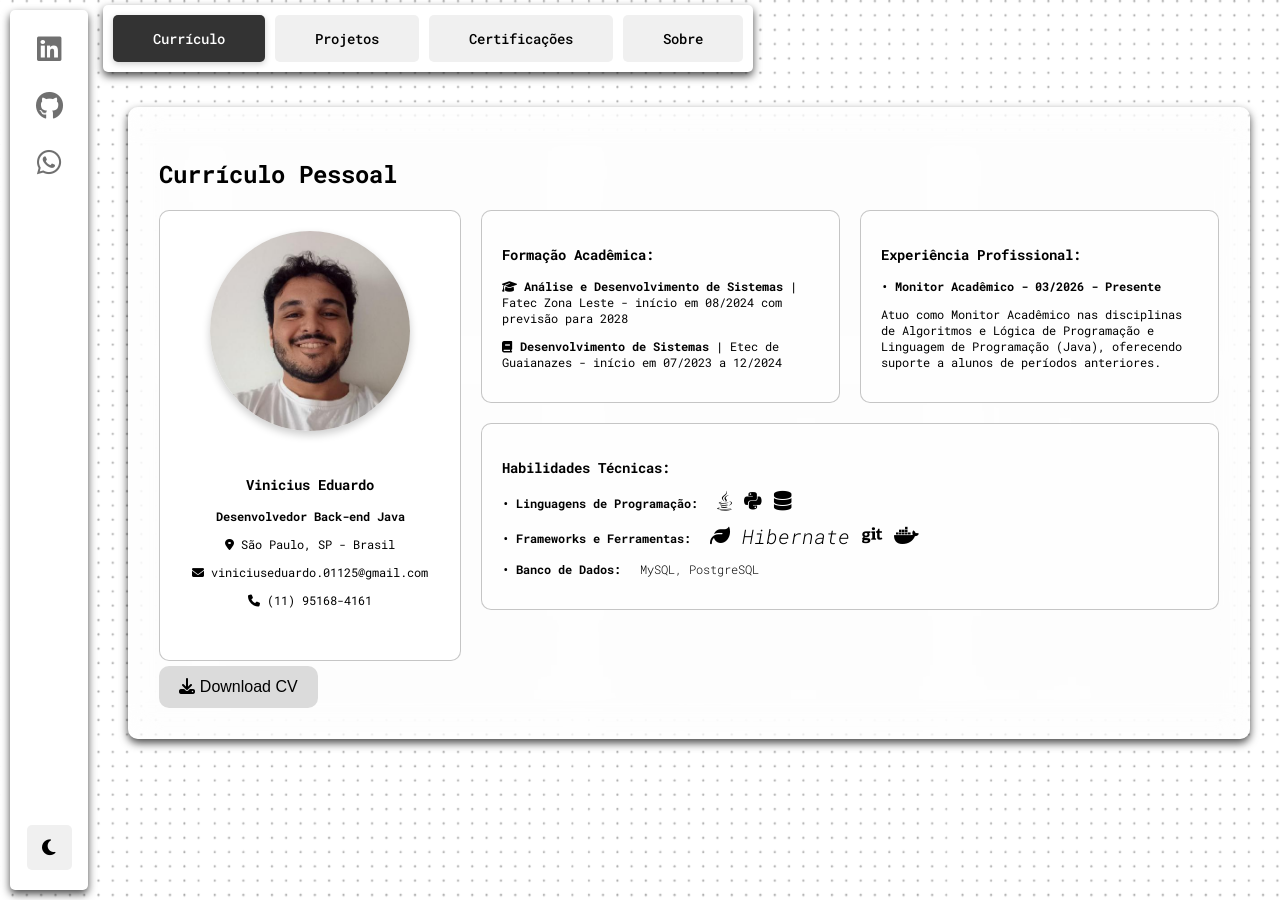
==== index.html @ 80585baa "att" ====
<!DOCTYPE html>
<html lang="pt-br">
<head>
    <meta charset="UTF-8">
    <meta name="viewport" content="width=device-width, initial-scale=1.0">
    <title>📄 Vinicius Eduardo | Portfolio</title>
    <link rel="preconnect" href="https://fonts.googleapis.com">
    <link rel="preconnect" href="https://fonts.gstatic.com" crossorigin>
    <link href="https://fonts.googleapis.com/css2?family=Roboto+Mono:wght@400;500;700&display=swap" rel="stylesheet">
    <link rel="stylesheet" href="css/styles.css">
    <link rel="stylesheet" href="https://cdnjs.cloudflare.com/ajax/libs/font-awesome/6.4.0/css/all.min.css">
</head>
<body>
    <div class="sidebar">
        <div class="links">
            <a href="https://www.linkedin.com/in/vinicius-eduardo2026/" target="_blank" title="LinkedIn">
                <i class="fab fa-linkedin"></i>
            </a>
            <a href="https://github.com/Vinidevkz" target="_blank" title="GitHub">
                <i class="fab fa-github"></i>
            </a>
            <a href="https://wa.me/5511951684161" target="_blank" title="Whatsapp">
                <i class="fab fa-whatsapp"></i>
            </a>
        </div>

        <div class="dark-mode-div">
            <button id="theme-toggle" class="theme-btn"><i class="fas fa-moon"></i></button>
        </div>
        
    </div>

    <div class="content">
        <div class="top-bar">
            <button class="tab-btn" data-tab="curriculo"><p>Currículo</p></button>
            <button class="tab-btn" data-tab="projetos"><p>Projetos</p></button>
            <button class="tab-btn" data-tab="certificacoes"><p>Certificações</p></button>
            <button class="tab-btn" data-tab="sobre"><p>Sobre</p></button>
        </div>

        <div class="center-content">
            <div id="curriculo" class="tab-content active">
                <div>
                    <h2>Currículo Pessoal</h2>
                </div>
                
                <div class="curriculo-section">

                    <div class="cs1">
                        <div class="photo">
                            <img src="src/photo.png" alt="foto de perfil" class="profile-photo">
                        </div>

                        <div class="info">
                            <h3>Vinicius Eduardo</h3>
                            <p><strong>Desenvolvedor Back-end Java</strong></p>
                            <p><i class="fas fa-map-marker-alt"></i> São Paulo, SP - Brasil</p>
                            <p><i class="fas fa-envelope"></i> viniciuseduardo.01125@gmail.com</p>
                            <p><i class="fas fa-phone"></i> (11) 95168-4161</p>


                        </div>

                    </div>

                    <div class="cs2">
                        <div class="info">
                            <h3>Formação Acadêmica: </h3>
                            <p><strong><i class="fas fa-graduation-cap"></i> Análise e Desenvolvimento de Sistemas |</strong> Fatec Zona Leste - início em 08/2024 com previsão para 2028</p>
                            <p><strong><i class="fas fa-book"></i> Desenvolvimento de Sistemas |</strong> Etec de Guaianazes - início em 07/2023 a 12/2024</p>
                        </div>

                        <div class="info">
                            <h3>Experiência Profissional: </h3>
                            <p><strong>• Monitor Acadêmico - 03/2026 - Presente</strong></p>

                            <p>Atuo como Monitor Acadêmico nas disciplinas de Algoritmos e Lógica de Programação e Linguagem de Programação (Java), oferecendo suporte a alunos de períodos anteriores.</p>
                        </div>

                        <div class="info">
                            <h3>Habilidades Técnicas: </h3>
                            <p>
                                <strong>• Linguagens de Programação:</strong>
                                <span class="skills-inline">
                                    <i class="fab fa-java" title="Java" aria-label="Java"></i>
                                    <i class="fab fa-python" title="Python" aria-label="Python"></i>
                                    <i class="fas fa-database" title="SQL" aria-label="SQL"></i>
                                </span>
                            </p>
                            <p>
                                <strong>• Frameworks e Ferramentas:</strong>
                                <span class="skills-inline">
                                    <i class="fas fa-leaf" title="Spring Boot" aria-label="Spring Boot"></i>
                                    <i>Hibernate</i>
                                    <i class="fab fa-git" title="Git" aria-label="Git"></i>
                                    <i class="fab fa-docker" title="Docker" aria-label="Docker"></i>
                                </span>
                            </p>
                            <p>
                                <strong>• Banco de Dados:</strong>
                                <span class="skills-inline">
                                    MySQL, PostgreSQL
                                </span>
                            </p>
                        </div>

                    </div>

                </div>

            <button class="download-btn" onclick="window.open('src/curriculo.pdf', '_blank')"><i class="fas fa-download"></i>  Download CV</button>
        </div>

        <div id="projetos" class="tab-content">
                <h2>Projetos</h2>

                <div class="projects-grid" aria-live="polite">
                    <article class="project-card">
                        <img src="src/projectsphotos/order.png" alt="Projeto 1" class="project-img">
                        <div class="project-body">
                            <h4 class="project-title">Order Management System Project</h4>
                            <p class="project-desc">Sistema de gerenciamento de pedidos feito com Spring Boot. </p>
                            <div class="project-buttons">
                                <a class="project-btn" href="https://github.com/Vinidevkz/order-management-system-project" target="_blank"><i class="fa-solid fa-square-arrow-up-right"></i> Ver repositório</a>
                            </div>
                        </div>
                    </article>

                    <article class="project-card">
                        <img src="src/project2.png" alt="Projeto 2" class="project-img">
                        <div class="project-body">
                            <h4 class="project-title">Projeto 2</h4>
                            <p class="project-desc">desc</p>
                            <div class="project-buttons">
                                <a class="project-btn" href="#" target="_blank" rel="noopener"><i class="fa-solid fa-square-arrow-up-right"></i> Ver repositório</a>
                            </div>
                        </div>
                    </article>

                    <article class="project-card">
                        <img src="src/project3.png" alt="Projeto 3" class="project-img">
                        <div class="project-body">
                            <h4 class="project-title">Projeto 3</h4>
                            <p class="project-desc">desc</p>
                            <div class="project-buttons">
                                <a class="project-btn" href="#" target="_blank" rel="noopener"><i class="fa-solid fa-square-arrow-up-right"></i> Ver repositório</a>
                            </div>
                        </div>
                    </article>
                </div>

        </div>

        <div id="certificacoes" class="tab-content">
                <h2>Certificações</h2>
                    <div class="certificates-grid" aria-live="polite">
                        <article class="certificate-card">
                            <img src="src/certificadesphotos/udemy1.png" alt="Certificado 1" class="certificate-img">
                            <div class="certificate-body">
                                <h4 class="certificate-title">Java e Programação Orientada a Objetos</h4>
                                <p class="certificate-desc">Udemy, 2026.</p>
                            </div>
                        </article>

                        <article class="certificate-card">
                            <img src="src/certificadesphotos/etec.png" alt="Certificado 2" class="certificate-img">
                            <div class="certificate-body">
                                <h4 class="certificate-title">Técnico em Desenvolvimento de Sistemas</h4>
                                <p class="certificate-desc">Certificado de conclusão do ensino técnico — Etec de Guaianazes, 2024.</p>
                            </div>
                        </article>

                        <article class="certificate-card">
                            <img src="src/certificadesphotos/fundbrad1.png" alt="Certificado 3" class="certificate-img">
                            <div class="certificate-body">
                                <h4 class="certificate-title">Introdução à Programação Orientada a Objetos (POO)</h4>
                                <p class="certificate-desc">Fundação Bradesco, 2025.</p>
                            </div>
                        </article>

                        <article class="certificate-card">
                            <img src="src/certificadesphotos/nlw.png" alt="Certificado 3" class="certificate-img">
                            <div class="certificate-body">
                                <h4 class="certificate-title">NLW Pocket Mobile 2024</h4>
                                <p class="certificate-desc">Desenvolvimento mobile com React Native – Rocketseat, 2024.</p>
                            </div>
                        </article>

                    </div>
            </div>

        <div id="sobre" class="tab-content">
                <h2>Sobre</h2>
        </div>


    </div>

    <script src="js/theme.js"></script>
    <script src="js/tabs.js"></script>
</body>
</html>
---- css/styles.css ----
body {
    margin: 0;
    display: flex;
    height: 100vh;
    overflow: hidden; 
    background-image: url('../src/background.png');
    background-size: cover; 
    background-position: center;
    font-family: 'Roboto Mono', monospace;
    color: #000;
    transition: background-color 0.3s ease, color 0.3s ease;
}

body.dark-mode {
    background-image: none;
    background-color: #1a1a1a;
    color: #fff;
    background-image: url('../src/background.png');
    background-size: cover; 
    background-position: center; 
}

body.dark-mode .sidebar {
    background-color: #2a2a2a;
    box-shadow: 0 4px 8px rgba(0, 0, 0, 0.815);
}

body.dark-mode .content {

    color: #fff;
}

body.dark-mode a {
    color: #64b5f6;
}

body.dark-mode a:visited {
    color: #dfdfdf;
}

body.dark-mode .theme-btn {
    background-color: #3a3a3a;
    color: #fff;
}

body.dark-mode .theme-btn:hover {
    background-color: #4a4a4a;
}

.sidebar {
    width: 3%;
    background-color: #ffffff;
    margin: 10px;
    border-radius: 5px;
    padding: 20px;
    align-items: center;
    justify-content: space-between;
    display: flex;
    flex-direction: column;
    box-shadow: 0 4px 8px rgba(0, 0, 0, 0.712);
    transition: background-color 0.3s ease;
}

.content {
    flex: 1;

    color: #000;
    
}

.theme-btn {
    padding: 12px 12px;
    border: none;
    border-radius: 5px;
    background-color: #f0f0f0;
    color: #000;
    cursor: pointer;
    font-size: 18px;
    transition: background-color 0.3s ease, color 0.3s ease;
    display: flex;
    align-items: center;
    justify-content: center;
    width: 45px;
    height: 45px;
}

.theme-btn:hover {
    background-color: #e0e0e0;
}

.links {
    display: flex;
    flex-direction: column;
    gap: 20px;
    align-items: center;
}

.links a {
    font-size: 28px;
    color: #0000008f;
    text-decoration: none;
    transition: color 0.3s ease, transform 0.2s ease;
}

.links a:hover {
    color: #000000;
    transform: scale(1.2);
}

body.dark-mode .links a {
    color: #dadada;
}

body.dark-mode .links a:hover {
    color: #eeeeee;
}

.top-bar {
    background-color: #ffffff;
    display: flex;
    gap: 10px;
    padding: 10px;
    width: fit-content;
    justify-content: flex-start;
    align-items: center;
    margin: 5px;
    border-radius: 5px;
    box-shadow: 0 4px 8px rgba(0, 0, 0, 0.712);
    transition: background-color 0.3s ease;
}

body.dark-mode .top-bar {
    background-color: #2a2a2a;
    box-shadow: 0 4px 8px rgba(0, 0, 0, 0.5);
}

.top-bar .theme-btn {
    width: auto;
    height: auto;
    padding: 10px 20px;
    font-size: 8;
    display: inline-flex;
    align-items: center;
    justify-content: center;
    white-space: nowrap;
    border: none;
    border-radius:15px;
}

.top-bar .theme-btn:hover {
    background-color: #d0d0d0;
}

body.dark-mode .top-bar .theme-btn {
    background-color: #3a3a3a;
    color: #fff;
    border: none
}

body.dark-mode .top-bar .theme-btn:hover {
    background-color: #4a4a4a;
}

.top-bar .theme-btn p {
    margin: 0;
    padding: 0;
}

.tab-btn {
    padding: 0px 40px;
    border: none;
    border-radius: 5px;
    background-color: #f0f0f0;
    color: #000;
    cursor: pointer;
    font-size: 14px;
    transition: all 0.3s ease;
    font-family: 'Roboto Mono', monospace;
    font-weight: 500;
}

.tab-btn:hover {
    background-color: #d0d0d0;
}

.tab-btn.active {
    background-color: #333;
    color: #fff;
    box-shadow: 0 2px 6px rgba(0, 0, 0, 0.2);
}

body.dark-mode .tab-btn {
    background-color: #3a3a3a;
    color: #fff;
}

body.dark-mode .tab-btn:hover {
    background-color: #4a4a4a;
}

body.dark-mode .tab-btn.active {
    background-color: #fff;
    color: #333;
    box-shadow: 0 2px 6px rgba(255, 255, 255, 0.486);
}

.center-content {
    flex: 1;
    padding: 30px;
    overflow-y: auto;
    
}

.tab-content {
    display: none;
    animation: fadeIn 0.3s ease;
    background: rgba(255, 255, 255, 0.2);
    backdrop-filter: blur(15px);
    -webkit-backdrop-filter: blur(15px);
    padding: 30px;
    border-radius: 10px;
    box-shadow: 0 8px 32px rgba(0, 0, 0, 0.1);
    border: 1px solid rgba(255, 255, 255, 0.3);
}

.tab-content.active {
    display: block;
    box-shadow: 0 4px 8px rgba(0, 0, 0, 0.712);
}

body.dark-mode .tab-content {
    background: rgba(0, 0, 0, 0.3);
    backdrop-filter: blur(15px);
    -webkit-backdrop-filter: blur(15px);
    box-shadow: 0 8px 32px rgba(0, 0, 0, 0.5);
    border: 1px solid rgba(255, 255, 255, 0.1);
}

@keyframes fadeIn {
    from {
        opacity: 0;
    }
    to {
        opacity: 1;
    }
}

.photo {
    width: 200px;
    height: 200px;
    border-radius: 50%;
    box-shadow: 0 4px 8px rgba(0, 0, 0, 0.2);
}

.profile-photo{
    width:100%;
    height: 100%;
    border-radius: 50%;
}

.skills-icons {
    display: flex;
    flex-direction: row;
    gap: 12px;
    margin: 10px 0 20px;
    font-size: 20px;
}

.skill-item {

    align-items: center;
    gap: 8px;
    padding: 10px 14px;
    border-radius: 999px;
    background-color: rgba(0, 0, 0, 0.05);
    color: #111;
    font-size: 0.95rem;
}

body.dark-mode .skill-item {
    background-color: rgba(255, 255, 255, 0.12);
    color: #fff;
}

.skill-item i {
    font-size: 1.3rem;
}

.skill-label {
    font-weight: 200;
}
.skills-inline {
    display: inline-flex;
    align-items: center;
    gap: 12px;
    margin-left: 12px;
    font-weight: 300;
}

.skills-inline i {
    font-size: 1.25rem;
}
.curriculo-section {
    display: flex;
    gap: 20px;
    align-items: flex-start;
}

/* Projects grid */
.projects-grid {
    display: grid;
    grid-template-columns: repeat(auto-fill, minmax(240px, 1fr));
    gap: 18px;
    margin-top: 18px;
}

/* Certificates grid */
.certificates-grid {
    display: grid;
    grid-template-columns: repeat(auto-fill, minmax(320px, 1fr));
    gap: 20px;
    margin-top: 18px;
}

.certificate-card {
    display: flex;
    flex-direction: column;
    background: rgba(255,255,255,0.96);
    border-radius: 12px;
    overflow: hidden;
    box-shadow: 0 8px 24px rgba(0,0,0,0.08);
    border: 1px solid rgba(71, 71, 71, 0.521);
}

body.dark-mode .certificate-card {
    background: rgba(20,20,20,0.6);
}

.certificate-img {
    width: 100%;
    height: 240px; /* larger image for better certificate visibility */
    object-fit: contain;
    background: #f7f7f7;
    display: block;
    flex-shrink: 0;
}

.certificate-body {
    padding: 14px 16px;
    display: flex;
    flex-direction: column;
    gap: 8px;
}

.certificate-title {
    margin: 0;
    font-size: 1rem;
}

.certificate-desc {
    margin: 0;
    font-size: 0.95rem;
    color: #333;
}

body.dark-mode .certificate-desc {
    color: #ddd;
}

.project-card {
    display: flex;
    flex-direction: column;
    min-height: 380px;
    background: rgba(192, 192, 192, 0.95);
    border-radius: 12px;
    overflow: hidden;
    box-shadow: 0 6px 18px rgba(0,0,0,0.08);
    border: 1px solid rgba(0,0,0,0.08);
}

body.dark-mode .project-card {
    background: rgba(20,20,20,0.7);
    border: 1px solid rgba(255,255,255,0.08);
}

.project-img {
    width: 100%;
    height: 180px;
    object-fit: cover;
    display: block;
    flex-shrink: 0;
}

.project-body {
    padding: 14px 16px;
    display: flex;
    flex-direction: column;
    gap: 10px;
    flex: 1;
    background: rgba(255,255,255,0.92);
}

body.dark-mode .project-body {
    background: rgba(0,0,0,0.2);
}

.project-title {
    margin: 0;
    font-size: 1rem;
}

.project-desc {
    margin: 0;
    font-size: 0.95rem;
    color: #333;
}

body.dark-mode .project-desc {
    color: #ddd;
}

.project-buttons {
    margin-top: auto;
}

.project-btn {
    display: inline-block;
    text-decoration: none;
    background: #3a3a3a;
    color: #fff;
    padding: 10px 14px;
    border-radius: 8px;
    font-size: 0.95rem;
    transition: background 0.3s ease;
}

.project-btn:hover {
    background: #585858;
}

.project-btn:link,
.project-btn:visited,
.project-btn:active,
.project-btn:focus {
    color: #fff;
}

.cs1 {
    display: flex;
    flex-direction: column;
    align-items: center;
    justify-content: center;
    gap: 10px;
    text-align: center;
    border: 1px solid rgba(167, 167, 167, 0.651);
}



.cs1 .info {
    width: 100%;
}


.cs1 {
    flex: 0 0 250px;
    min-width: 260px;
    position: sticky;
    top: 0;
    padding: 20px;
    background: rgba(255, 255, 255, 0.575);
    border-radius: 10px;
    backdrop-filter: blur(10px);
    -webkit-backdrop-filter: blur(10px);
    height: fit-content;
    align-items: center;
    justify-content: center;
}

body.dark-mode .cs1 {
    background: rgba(0, 0, 0, 0.2);
    border: 1px solid rgba(255, 255, 255, 0.1);
}

.cs2 {
    flex: 1;
    display: flex;
    flex-wrap: wrap;
    gap: 20px;
    align-items: flex-start;
    
}

.cs2 .info {
    flex: 1;
    min-width: 300px;
    padding: 20px;
    background: rgba(255, 255, 255, 0.1);
    border-radius: 10px;
    backdrop-filter: blur(8px);
    -webkit-backdrop-filter: blur(8px);
    border: 1px solid rgba(167, 167, 167, 0.651);
}

body.dark-mode .cs2 .info {
    background: rgba(0, 0, 0, 0.15);
    border: 1px solid rgba(255, 255, 255, 0.1);
}

.info{
    flex: 1;
    font-size: 12px;
    padding: 20px;
    width: 100%;
}

.download-btn {
    margin-top: 5px;
    align-self: flex-end;
    padding: 12px 20px;
    border: none;
    border-radius: 10px;
    background-color: #dbdbdb;
    color: #000;
    cursor: pointer;
    font-size: 16px;
    transition: background-color 0.3s ease, color 0.3s ease;
}

.download-btn:hover {
    background-color: #d0d0d0;
}

body.dark-mode .download-btn {
    background-color: #3a3a3a;
    color: #fff;
}

body.dark-mode .download-btn:hover {
    background-color: #4a4a4a;
}
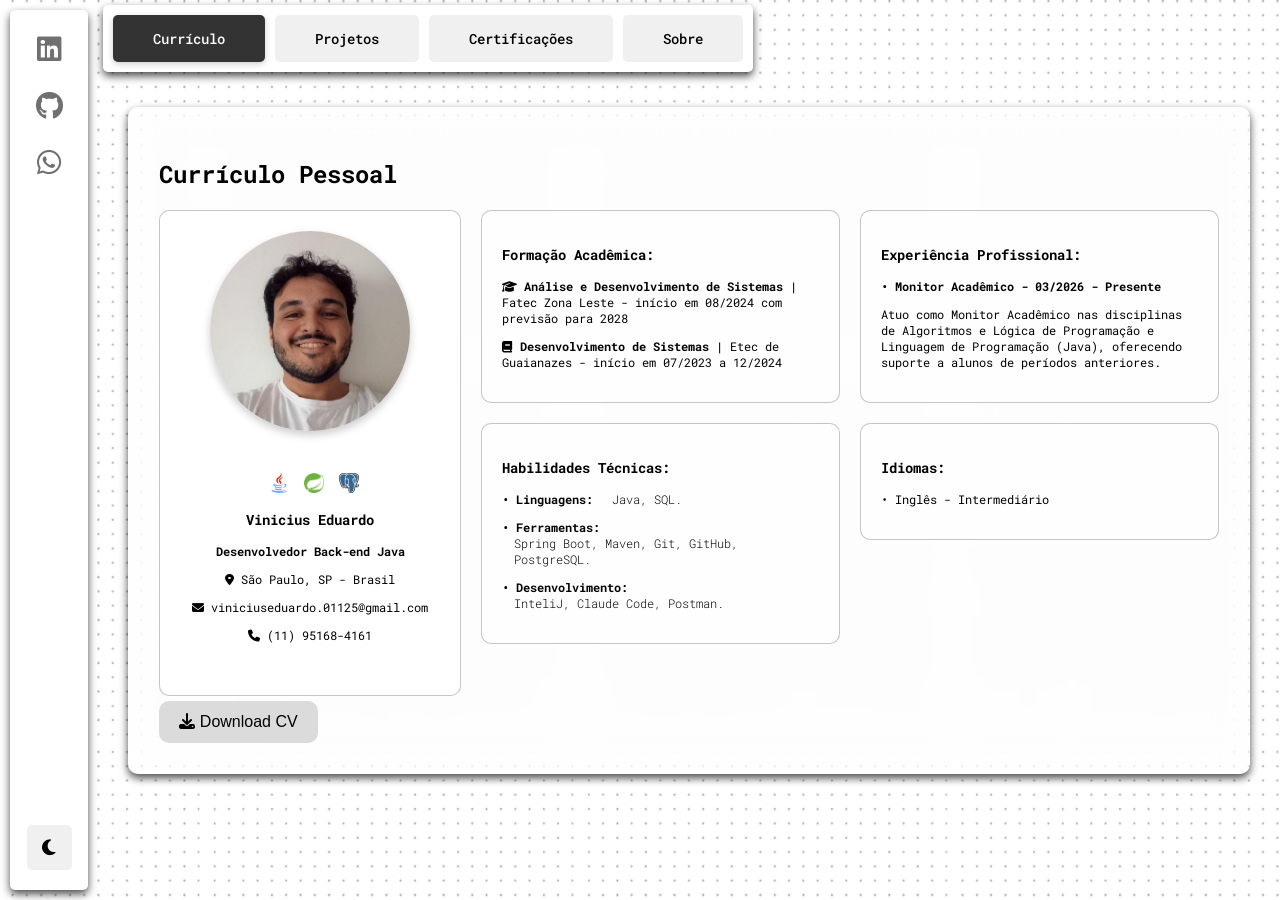
==== commit 737b0f70: "add icons" ====
--- a/index.html
+++ b/index.html
@@ -52,6 +52,8 @@
                         </div>
 
                         <div class="info">
+
+                            <p><img src="src/icons/java.png"  alt="Ícone do Java" class="skill-icon"> <img src="src/icons/spring.png"  alt="Ícone do Spring" class="skill-icon"> <img src="src/icons/postgre.png"  alt="Ícone do Postgre" class="skill-icon"></p>
                             <h3>Vinicius Eduardo</h3>
                             <p><strong>Desenvolvedor Back-end Java</strong></p>
                             <p><i class="fas fa-map-marker-alt"></i> São Paulo, SP - Brasil</p>
@@ -80,28 +82,22 @@
                         <div class="info">
                             <h3>Habilidades Técnicas: </h3>
                             <p>
-                                <strong>• Linguagens de Programação:</strong>
-                                <span class="skills-inline">
-                                    <i class="fab fa-java" title="Java" aria-label="Java"></i>
-                                    <i class="fab fa-python" title="Python" aria-label="Python"></i>
-                                    <i class="fas fa-database" title="SQL" aria-label="SQL"></i>
-                                </span>
+                                <strong>• Linguagens:</strong>
+                                <span class="skills-inline">Java, SQL.</span>
                             </p>
                             <p>
-                                <strong>• Frameworks e Ferramentas:</strong>
-                                <span class="skills-inline">
-                                    <i class="fas fa-leaf" title="Spring Boot" aria-label="Spring Boot"></i>
-                                    <i>Hibernate</i>
-                                    <i class="fab fa-git" title="Git" aria-label="Git"></i>
-                                    <i class="fab fa-docker" title="Docker" aria-label="Docker"></i>
-                                </span>
+                                <strong>• Ferramentas:</strong>
+                                <span class="skills-inline"> Spring Boot, Maven, Git, GitHub, PostgreSQL.</span>
                             </p>
                             <p>
-                                <strong>• Banco de Dados:</strong>
-                                <span class="skills-inline">
-                                    MySQL, PostgreSQL
-                                </span>
+                                <strong>• Desenvolvimento:</strong>
+                                <span class="skills-inline">InteliJ, Claude Code, Postman.</span>
                             </p>
+                        </div>
+
+                        <div class="info">
+                            <h3>Idiomas: </h3>
+                            <p>• Inglês - Intermediário</p>
                         </div>
 
                     </div>
@@ -116,6 +112,17 @@
 
                 <div class="projects-grid" aria-live="polite">
                     <article class="project-card">
+                        <img src="src/projectsphotos/resumeia.png" alt="em desenvolvimento..." class="project-img">
+                        <div class="project-body">
+                            <h4 class="project-title">Resume.IA</h4>
+                            <p class="project-desc">Plataforma de avaliação de currículos com inteligência artificial.</p>
+                            <div class="project-buttons">
+                                <a class="project-btn" href="https://github.com/Vinidevkz/resumeia" target="_blank" rel="noopener"><i class="fa-solid fa-square-arrow-up-right"></i> Ver repositório</a>
+                            </div>
+                        </div>
+                    </article>
+
+                    <article class="project-card">
                         <img src="src/projectsphotos/order.png" alt="Projeto 1" class="project-img">
                         <div class="project-body">
                             <h4 class="project-title">Order Management System Project</h4>
@@ -126,27 +133,6 @@
                         </div>
                     </article>
 
-                    <article class="project-card">
-                        <img src="src/project2.png" alt="Projeto 2" class="project-img">
-                        <div class="project-body">
-                            <h4 class="project-title">Projeto 2</h4>
-                            <p class="project-desc">desc</p>
-                            <div class="project-buttons">
-                                <a class="project-btn" href="#" target="_blank" rel="noopener"><i class="fa-solid fa-square-arrow-up-right"></i> Ver repositório</a>
-                            </div>
-                        </div>
-                    </article>
-
-                    <article class="project-card">
-                        <img src="src/project3.png" alt="Projeto 3" class="project-img">
-                        <div class="project-body">
-                            <h4 class="project-title">Projeto 3</h4>
-                            <p class="project-desc">desc</p>
-                            <div class="project-buttons">
-                                <a class="project-btn" href="#" target="_blank" rel="noopener"><i class="fa-solid fa-square-arrow-up-right"></i> Ver repositório</a>
-                            </div>
-                        </div>
-                    </article>
                 </div>
 
         </div>
--- a/css/styles.css
+++ b/css/styles.css
@@ -538,4 +538,10 @@
 
 body.dark-mode .download-btn:hover {
     background-color: #4a4a4a;
+}
+
+.skill-icon {
+    width: 20px;
+    height: 20px;
+    margin-left: 8px;
 }
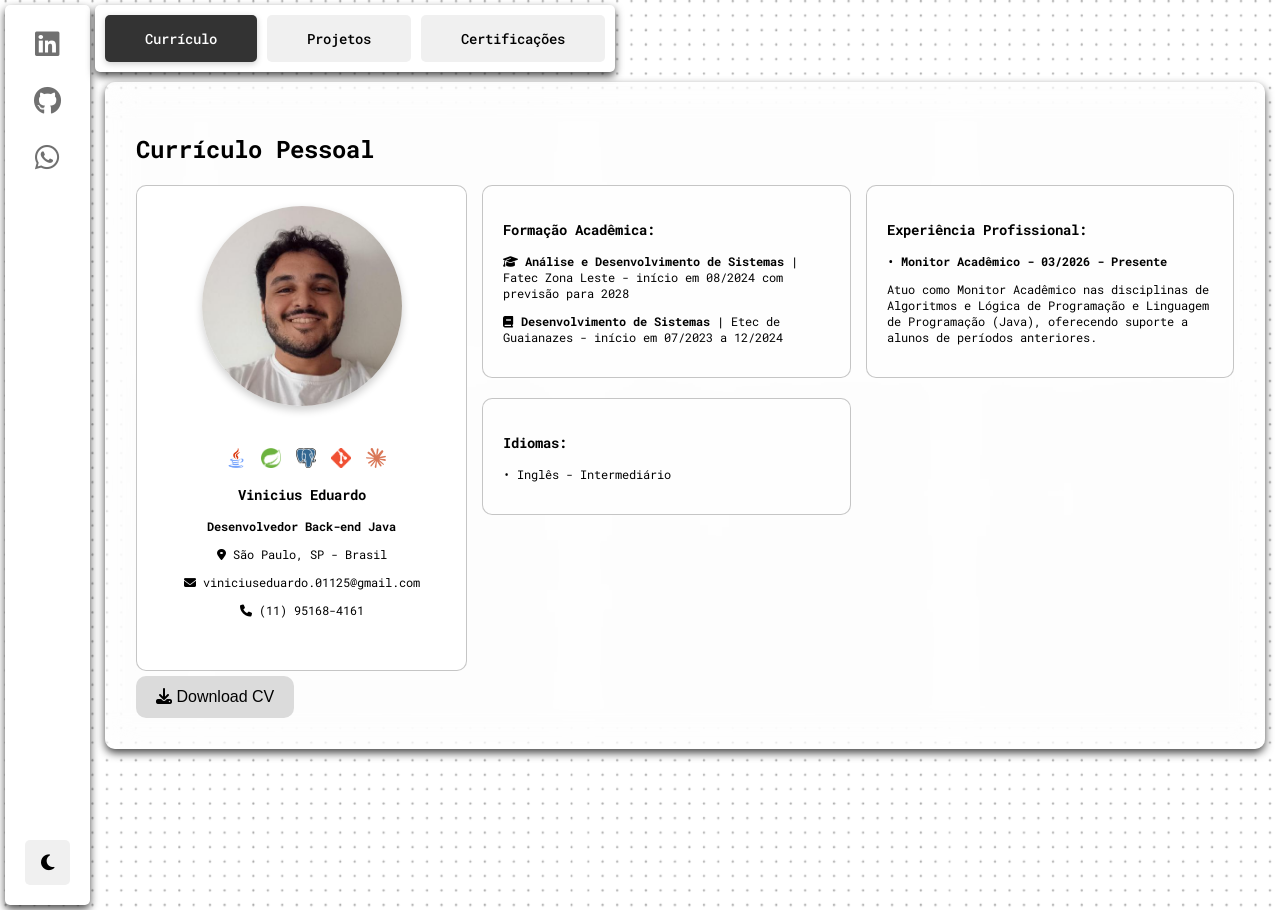
==== commit 55a70c24: "update curriculo page" ====
--- a/index.html
+++ b/index.html
@@ -35,7 +35,9 @@
             <button class="tab-btn" data-tab="curriculo"><p>Currículo</p></button>
             <button class="tab-btn" data-tab="projetos"><p>Projetos</p></button>
             <button class="tab-btn" data-tab="certificacoes"><p>Certificações</p></button>
+            <!----
             <button class="tab-btn" data-tab="sobre"><p>Sobre</p></button>
+            -->
         </div>
 
         <div class="center-content">
@@ -53,7 +55,12 @@
 
                         <div class="info">
 
-                            <p><img src="src/icons/java.png"  alt="Ícone do Java" class="skill-icon"> <img src="src/icons/spring.png"  alt="Ícone do Spring" class="skill-icon"> <img src="src/icons/postgre.png"  alt="Ícone do Postgre" class="skill-icon"></p>
+                            <p><img src="src/icons/java.png"  alt="Ícone do Java" class="skill-icon">
+                                <img src="src/icons/spring.png"  alt="Ícone do Spring" class="skill-icon">
+                                <img src="src/icons/postgre.png"  alt="Ícone do Postgre" class="skill-icon">
+                                <img src="src/icons/git.png"  alt="Ícone do Git" class="skill-icon">
+                                <img src="src/icons/claude.png"  alt="Ícone do Claude" class="skill-icon">
+                            </p>
                             <h3>Vinicius Eduardo</h3>
                             <p><strong>Desenvolvedor Back-end Java</strong></p>
                             <p><i class="fas fa-map-marker-alt"></i> São Paulo, SP - Brasil</p>
@@ -73,31 +80,19 @@
                         </div>
 
                         <div class="info">
+                            <h3>Idiomas: </h3>
+                            <p>• Inglês - Intermediário</p>
+                        </div>
+
+                    </div>
+
+                    <div class="cs3">
+
+                        <div class="info">
                             <h3>Experiência Profissional: </h3>
                             <p><strong>• Monitor Acadêmico - 03/2026 - Presente</strong></p>
 
                             <p>Atuo como Monitor Acadêmico nas disciplinas de Algoritmos e Lógica de Programação e Linguagem de Programação (Java), oferecendo suporte a alunos de períodos anteriores.</p>
-                        </div>
-
-                        <div class="info">
-                            <h3>Habilidades Técnicas: </h3>
-                            <p>
-                                <strong>• Linguagens:</strong>
-                                <span class="skills-inline">Java, SQL.</span>
-                            </p>
-                            <p>
-                                <strong>• Ferramentas:</strong>
-                                <span class="skills-inline"> Spring Boot, Maven, Git, GitHub, PostgreSQL.</span>
-                            </p>
-                            <p>
-                                <strong>• Desenvolvimento:</strong>
-                                <span class="skills-inline">InteliJ, Claude Code, Postman.</span>
-                            </p>
-                        </div>
-
-                        <div class="info">
-                            <h3>Idiomas: </h3>
-                            <p>• Inglês - Intermediário</p>
                         </div>
 
                     </div>
@@ -175,10 +170,12 @@
                     </div>
             </div>
 
+        <!-- Sobre
         <div id="sobre" class="tab-content">
                 <h2>Sobre</h2>
+                <p>Informações sobre o candidato...</p>
         </div>
-
+        -->
 
     </div>
 
--- a/css/styles.css
+++ b/css/styles.css
@@ -1,5 +1,6 @@
 body {
-    margin: 0;
+    margin: 5px;
+    gap: 5px;
     display: flex;
     height: 100vh;
     overflow: hidden; 
@@ -48,9 +49,7 @@
 }
 
 .sidebar {
-    width: 3%;
     background-color: #ffffff;
-    margin: 10px;
     border-radius: 5px;
     padding: 20px;
     align-items: center;
@@ -123,7 +122,6 @@
     width: fit-content;
     justify-content: flex-start;
     align-items: center;
-    margin: 5px;
     border-radius: 5px;
     box-shadow: 0 4px 8px rgba(0, 0, 0, 0.712);
     transition: background-color 0.3s ease;
@@ -206,8 +204,9 @@
 
 .center-content {
     flex: 1;
-    padding: 30px;
-    overflow-y: auto;
+    padding: 10px;
+    gap: 10px;
+    display: flex;
     
 }
 
@@ -301,9 +300,10 @@
     font-size: 1.25rem;
 }
 .curriculo-section {
-    display: flex;
-    gap: 20px;
-    align-items: flex-start;
+    display: grid;
+    grid-template-columns: minmax(260px, 0.9fr) minmax(280px, 1fr) minmax(280px, 1fr);
+    gap: 15px;
+    align-items: start;
 }
 
 /* Projects grid */
@@ -453,6 +453,7 @@
     gap: 10px;
     text-align: center;
     border: 1px solid rgba(167, 167, 167, 0.651);
+    min-width: 0;
 }
 
 
@@ -463,8 +464,6 @@
 
 
 .cs1 {
-    flex: 0 0 250px;
-    min-width: 260px;
     position: sticky;
     top: 0;
     padding: 20px;
@@ -483,17 +482,15 @@
 }
 
 .cs2 {
-    flex: 1;
-    display: flex;
-    flex-wrap: wrap;
+    display: flex;
+    flex-direction: column;
     gap: 20px;
-    align-items: flex-start;
-    
+    align-items: stretch;
+    width: 100%;
 }
 
 .cs2 .info {
-    flex: 1;
-    min-width: 300px;
+    width: 100%;
     padding: 20px;
     background: rgba(255, 255, 255, 0.1);
     border-radius: 10px;
@@ -506,12 +503,20 @@
     background: rgba(0, 0, 0, 0.15);
     border: 1px solid rgba(255, 255, 255, 0.1);
 }
-
+@media (max-width: 900px) {
+    .curriculo-section {
+        grid-template-columns: 1fr;
+    }
+
+    .cs1 {
+        position: static;
+    }
+}
 .info{
-    flex: 1;
     font-size: 12px;
     padding: 20px;
     width: 100%;
+    box-sizing: border-box;
 }
 
 .download-btn {
@@ -544,4 +549,28 @@
     width: 20px;
     height: 20px;
     margin-left: 8px;
+}
+
+.cs3 {
+    display: flex;
+    flex-direction: column;
+    gap: 20px;
+    align-items: stretch;
+    min-width: 0;
+}
+
+.cs3 .info {
+    width: 100%;
+    padding: 20px;
+    box-sizing: border-box;
+    background: rgba(255, 255, 255, 0.1);
+    border-radius: 10px;
+    backdrop-filter: blur(8px);
+    -webkit-backdrop-filter: blur(8px);
+    border: 1px solid rgba(167, 167, 167, 0.651);
+}
+
+body.dark-mode .cs3 .info {
+    background: rgba(0, 0, 0, 0.15);
+    border: 1px solid rgba(255, 255, 255, 0.1);
 }
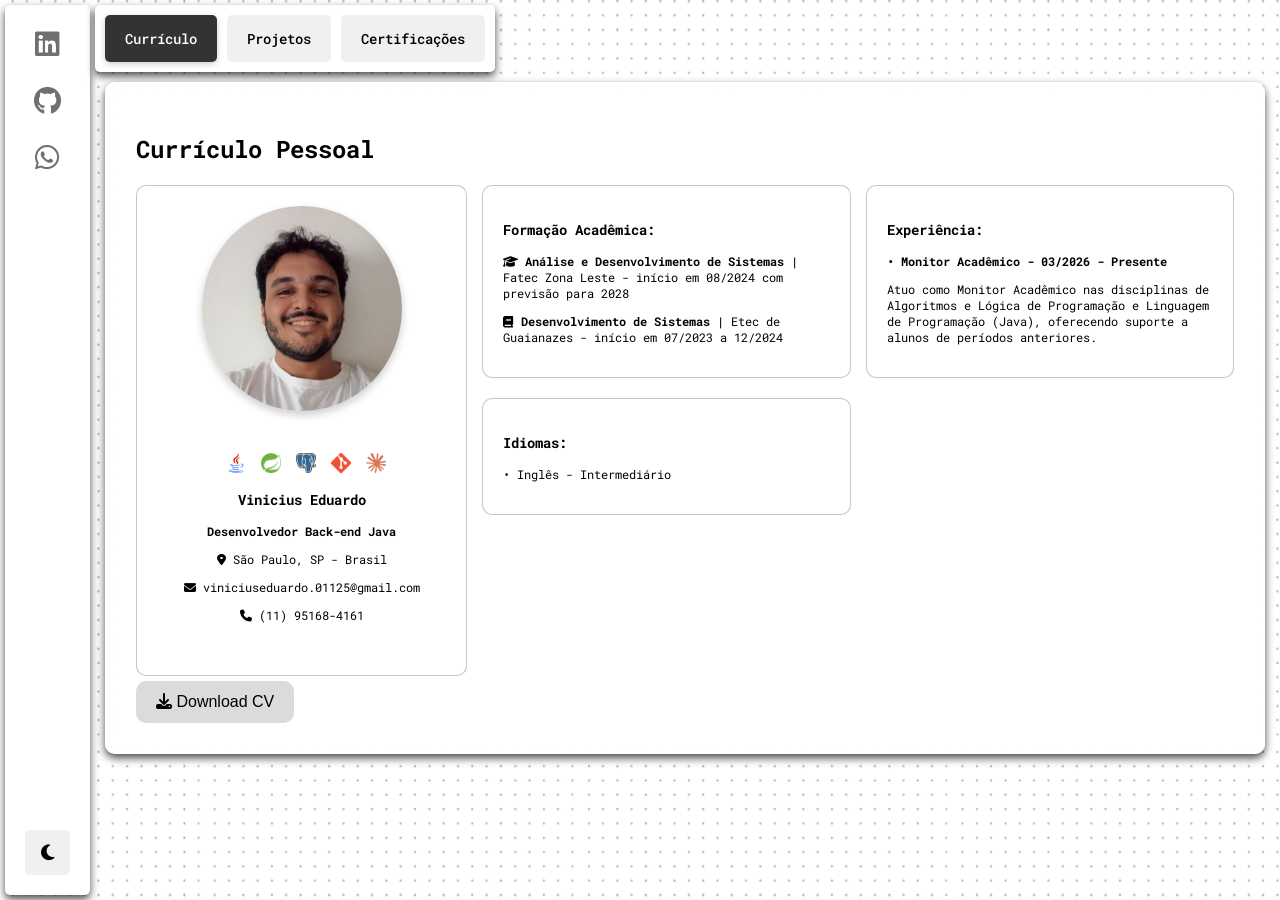
==== commit b7898b17: "add responsive" ====
--- a/index.html
+++ b/index.html
@@ -25,19 +25,41 @@
         </div>
 
         <div class="dark-mode-div">
-            <button id="theme-toggle" class="theme-btn"><i class="fas fa-moon"></i></button>
-        </div>
-        
+            <button class="theme-btn theme-toggle-btn" aria-label="Alternar tema"><i class="fas fa-moon"></i></button>
+        </div>
     </div>
 
     <div class="content">
-        <div class="top-bar">
-            <button class="tab-btn" data-tab="curriculo"><p>Currículo</p></button>
-            <button class="tab-btn" data-tab="projetos"><p>Projetos</p></button>
-            <button class="tab-btn" data-tab="certificacoes"><p>Certificações</p></button>
-            <!----
-            <button class="tab-btn" data-tab="sobre"><p>Sobre</p></button>
-            -->
+        <div class="top-nav">
+            <div class="top-bar">
+                <button class="tab-btn" data-tab="curriculo"><p>Currículo</p></button>
+                <button class="tab-btn" data-tab="projetos"><p>Projetos</p></button>
+                <button class="tab-btn" data-tab="certificacoes"><p>Certificações</p></button>
+                <button class="menu-toggle" type="button" aria-expanded="false" aria-label="Abrir menu">
+                    <i class="fas fa-bars"></i>
+                </button>
+                <!----
+                <button class="tab-btn" data-tab="sobre"><p>Sobre</p></button>
+                -->
+            </div>
+
+            <div class="mobile-menu" id="mobile-menu">
+                <div class="mobile-menu-links">
+                    <a href="https://www.linkedin.com/in/vinicius-eduardo2026/" target="_blank" title="LinkedIn">
+                        <i class="fab fa-linkedin"></i>
+                    </a>
+                    <a href="https://github.com/Vinidevkz" target="_blank" title="GitHub">
+                        <i class="fab fa-github"></i>
+                    </a>
+                    <a href="https://wa.me/5511951684161" target="_blank" title="Whatsapp">
+                        <i class="fab fa-whatsapp"></i>
+                    </a>
+                </div>
+
+                <button class="theme-btn theme-toggle-btn mobile-theme-btn" aria-label="Alternar tema">
+                    <i class="fas fa-moon"></i>
+                </button>
+            </div>
         </div>
 
         <div class="center-content">
@@ -89,7 +111,7 @@
                     <div class="cs3">
 
                         <div class="info">
-                            <h3>Experiência Profissional: </h3>
+                            <h3>Experiência: </h3>
                             <p><strong>• Monitor Acadêmico - 03/2026 - Presente</strong></p>
 
                             <p>Atuo como Monitor Acadêmico nas disciplinas de Algoritmos e Lógica de Programação e Linguagem de Programação (Java), oferecendo suporte a alunos de períodos anteriores.</p>
@@ -99,7 +121,7 @@
 
                 </div>
 
-            <button class="download-btn" onclick="window.open('src/curriculo.pdf', '_blank')"><i class="fas fa-download"></i>  Download CV</button>
+            <button class="download-btn" onclick="window.open('src/Vinicius Eduardo CV2026.pdf', '_blank')"><i class="fas fa-download"></i>  Download CV</button>
         </div>
 
         <div id="projetos" class="tab-content">
--- a/css/styles.css
+++ b/css/styles.css
@@ -1,15 +1,22 @@
 body {
-    margin: 5px;
+    margin: 0;
+    padding: 5px;
     gap: 5px;
     display: flex;
-    height: 100vh;
-    overflow: hidden; 
+    min-height: 100dvh;
+    width: 100%;
+    box-sizing: border-box;
+    overflow-x: hidden;
+    overflow-y: auto;
     background-image: url('../src/background.png');
     background-size: cover; 
     background-position: center;
     font-family: 'Roboto Mono', monospace;
     color: #000;
-    transition: background-color 0.3s ease, color 0.3s ease;
+    transition: background-color 0.2s ease, color 0.2s ease;
+    transform: translateZ(0);
+    backface-visibility: hidden;
+    -webkit-font-smoothing: antialiased;
 }
 
 body.dark-mode {
@@ -62,9 +69,18 @@
 
 .content {
     flex: 1;
-
+    min-width: 0;
     color: #000;
-    
+}
+
+.theme-btn,
+.tab-btn,
+.links a,
+.project-btn,
+.download-btn {
+    transform: translateZ(0);
+    backface-visibility: hidden;
+    will-change: transform, background-color, color, box-shadow;
 }
 
 .theme-btn {
@@ -75,7 +91,7 @@
     color: #000;
     cursor: pointer;
     font-size: 18px;
-    transition: background-color 0.3s ease, color 0.3s ease;
+    transition: background-color 0.2s ease, color 0.2s ease;
     display: flex;
     align-items: center;
     justify-content: center;
@@ -103,7 +119,7 @@
 
 .links a:hover {
     color: #000000;
-    transform: scale(1.2);
+    transform: translateY(-2px);
 }
 
 body.dark-mode .links a {
@@ -112,6 +128,15 @@
 
 body.dark-mode .links a:hover {
     color: #eeeeee;
+}
+
+.top-nav {
+    display: flex;
+    flex-direction: column;
+    align-items: flex-start;
+    gap: 8px;
+    position: relative;
+    width: fit-content;
 }
 
 .top-bar {
@@ -120,11 +145,13 @@
     gap: 10px;
     padding: 10px;
     width: fit-content;
+    max-width: 100%;
     justify-content: flex-start;
     align-items: center;
     border-radius: 5px;
     box-shadow: 0 4px 8px rgba(0, 0, 0, 0.712);
     transition: background-color 0.3s ease;
+    box-sizing: border-box;
 }
 
 body.dark-mode .top-bar {
@@ -145,6 +172,80 @@
     border-radius:15px;
 }
 
+.menu-toggle {
+    display: none;
+    align-items: center;
+    justify-content: center;
+    width: 46px;
+    height: 46px;
+    border: none;
+    border-radius: 8px;
+    background-color: #ffffff;
+    color: #000;
+    cursor: pointer;
+    box-shadow: 0 4px 8px rgba(0, 0, 0, 0.712);
+}
+
+.mobile-menu {
+    display: none;
+    align-items: center;
+    justify-content: space-between;
+    gap: 12px;
+    padding: 12px;
+    border-radius: 10px;
+    background: rgba(255, 255, 255, 0.96);
+    box-shadow: 0 8px 24px rgba(0, 0, 0, 0.15);
+    z-index: 20;
+    width: 100%;
+    box-sizing: border-box;
+}
+
+.dark-mode .mobile-menu {
+    background: #2a2a2a;
+    box-shadow: 0 8px 24px rgba(0, 0, 0, 0.35);
+}
+
+.top-nav.mobile-menu-open .mobile-menu {
+    display: flex;
+}
+
+.mobile-menu-links {
+    display: flex;
+    gap: 30px;
+    align-items: center;
+}
+
+.mobile-menu-links a {
+    font-size: 22px;
+    color: #1f1f1f;
+    text-decoration: none;
+}
+
+body.dark-mode .mobile-menu-links a {
+    color: #ffffff;
+}
+
+body.dark-mode .mobile-menu-links a:hover {
+    color: #a8a6a6;
+}
+
+.mobile-theme-btn {
+    width: 46px;
+    height: 46px;
+    padding: 0;
+}
+
+body.dark-mode .menu-toggle,
+body.dark-mode .mobile-theme-btn {
+    color: #111111;
+    background-color: #f2f2f2;
+}
+
+body.dark-mode .menu-toggle:hover,
+body.dark-mode .mobile-theme-btn:hover {
+    background-color: #e4e4e4;
+}
+
 .top-bar .theme-btn:hover {
     background-color: #d0d0d0;
 }
@@ -165,16 +266,17 @@
 }
 
 .tab-btn {
-    padding: 0px 40px;
+    padding: 0 20px;
     border: none;
     border-radius: 5px;
     background-color: #f0f0f0;
     color: #000;
     cursor: pointer;
     font-size: 14px;
-    transition: all 0.3s ease;
+    transition: background-color 0.2s ease, color 0.2s ease, box-shadow 0.2s ease, transform 0.2s ease;
     font-family: 'Roboto Mono', monospace;
     font-weight: 500;
+    white-space: nowrap;
 }
 
 .tab-btn:hover {
@@ -212,13 +314,13 @@
 
 .tab-content {
     display: none;
-    animation: fadeIn 0.3s ease;
-    background: rgba(255, 255, 255, 0.2);
-    backdrop-filter: blur(15px);
-    -webkit-backdrop-filter: blur(15px);
+    animation: fadeIn 0.2s ease;
+    background: rgba(255, 255, 255, 0.82);
+    backdrop-filter: blur(8px);
+    -webkit-backdrop-filter: blur(8px);
     padding: 30px;
     border-radius: 10px;
-    box-shadow: 0 8px 32px rgba(0, 0, 0, 0.1);
+    box-shadow: 0 8px 24px rgba(0, 0, 0, 0.08);
     border: 1px solid rgba(255, 255, 255, 0.3);
 }
 
@@ -228,10 +330,10 @@
 }
 
 body.dark-mode .tab-content {
-    background: rgba(0, 0, 0, 0.3);
-    backdrop-filter: blur(15px);
-    -webkit-backdrop-filter: blur(15px);
-    box-shadow: 0 8px 32px rgba(0, 0, 0, 0.5);
+    background: rgba(0, 0, 0, 0.7);
+    backdrop-filter: blur(8px);
+    -webkit-backdrop-filter: blur(8px);
+    box-shadow: 0 8px 24px rgba(0, 0, 0, 0.35);
     border: 1px solid rgba(255, 255, 255, 0.1);
 }
 
@@ -245,8 +347,8 @@
 }
 
 .photo {
-    width: 200px;
-    height: 200px;
+    width: min(200px, 100%);
+    aspect-ratio: 1 / 1;
     border-radius: 50%;
     box-shadow: 0 4px 8px rgba(0, 0, 0, 0.2);
 }
@@ -316,10 +418,15 @@
 
 /* Certificates grid */
 .certificates-grid {
-    display: grid;
-    grid-template-columns: repeat(auto-fill, minmax(320px, 1fr));
+    display: flex;
+    flex-wrap: wrap;
     gap: 20px;
     margin-top: 18px;
+}
+
+.certificates-grid > .certificate-card {
+    flex: 1 1 240px;
+    max-width: 100%;
 }
 
 .certificate-card {
@@ -504,12 +611,72 @@
     border: 1px solid rgba(255, 255, 255, 0.1);
 }
 @media (max-width: 900px) {
+    body {
+        flex-direction: column;
+        padding: 8px;
+        width: 100%;
+        max-width: 100%;
+    }
+
+    .sidebar {
+        display: none;
+    }
+
+    .content {
+        display: flex;
+        flex-direction: column;
+        gap: 10px;
+    }
+
+    .top-nav {
+        width: 100%;
+        align-items: flex-start;
+    }
+
+    .top-bar {
+        width: 100%;
+        flex-wrap: wrap;
+        padding: 8px;
+        overflow: hidden;
+    }
+
+    .menu-toggle {
+        margin-left: auto;
+    }
+
+    .tab-btn {
+        flex: 1 1 calc(50% - 8px);
+        padding: 10px 12px;
+        justify-content: center;
+        min-width: 0;
+    }
+
+    .menu-toggle {
+        display: inline-flex;
+    }
+
     .curriculo-section {
         grid-template-columns: 1fr;
     }
 
     .cs1 {
         position: static;
+    }
+
+    .center-content {
+        padding: 0;
+    }
+
+    .tab-content {
+        padding: 20px;
+        width: 100%;
+        box-sizing: border-box;
+    }
+
+    .projects-grid,
+    .certificates-grid {
+        grid-template-columns: 1fr;
+        display: grid;
     }
 }
 .info{
@@ -529,7 +696,7 @@
     color: #000;
     cursor: pointer;
     font-size: 16px;
-    transition: background-color 0.3s ease, color 0.3s ease;
+    transition: background-color 0.2s ease, color 0.2s ease;
 }
 
 .download-btn:hover {
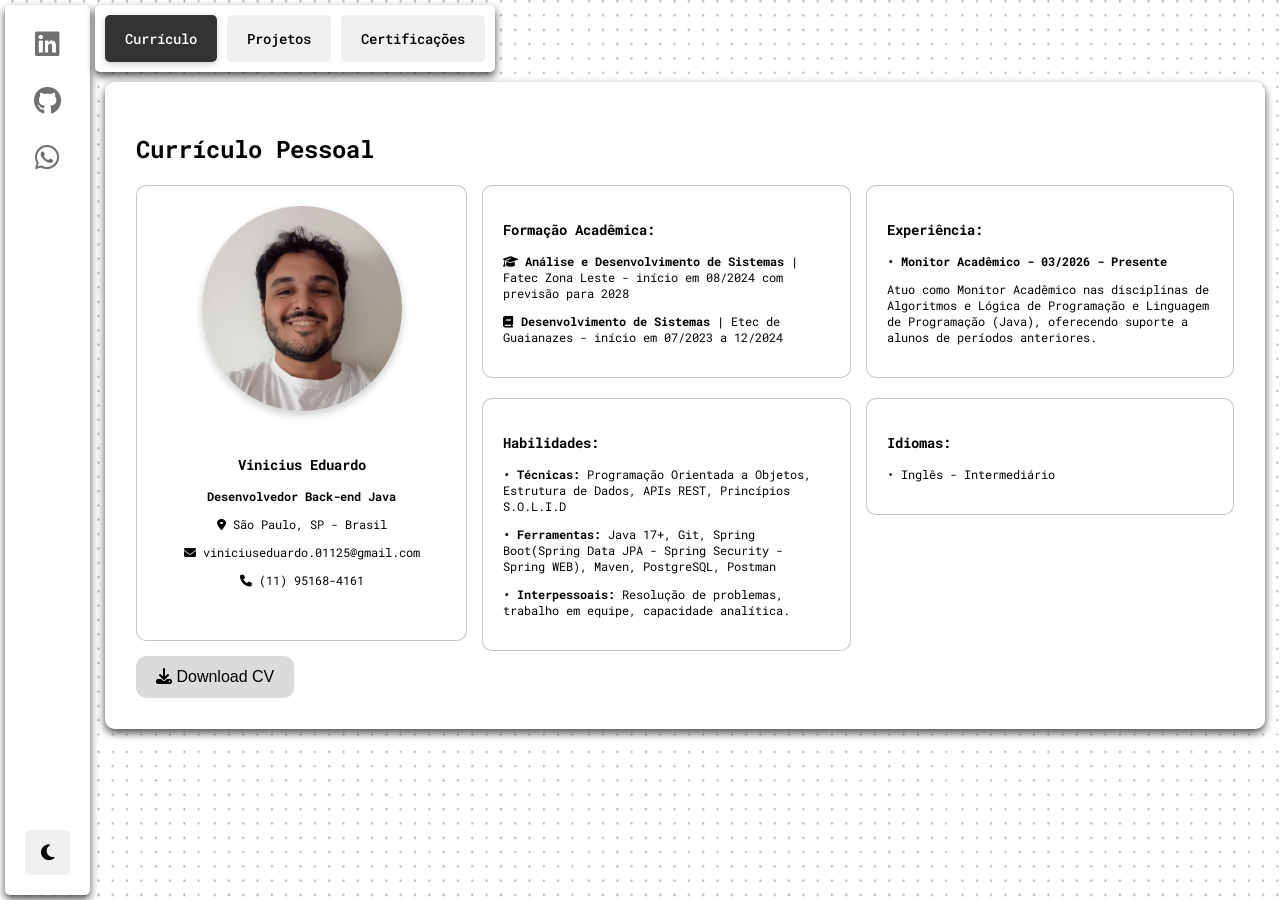
==== commit fc7e570f: "att homepage" ====
--- a/index.html
+++ b/index.html
@@ -76,13 +76,6 @@
                         </div>
 
                         <div class="info">
-
-                            <p><img src="src/icons/java.png"  alt="Ícone do Java" class="skill-icon">
-                                <img src="src/icons/spring.png"  alt="Ícone do Spring" class="skill-icon">
-                                <img src="src/icons/postgre.png"  alt="Ícone do Postgre" class="skill-icon">
-                                <img src="src/icons/git.png"  alt="Ícone do Git" class="skill-icon">
-                                <img src="src/icons/claude.png"  alt="Ícone do Claude" class="skill-icon">
-                            </p>
                             <h3>Vinicius Eduardo</h3>
                             <p><strong>Desenvolvedor Back-end Java</strong></p>
                             <p><i class="fas fa-map-marker-alt"></i> São Paulo, SP - Brasil</p>
@@ -102,20 +95,30 @@
                         </div>
 
                         <div class="info">
+                            <h3>Habilidades: </h3>
+                            <p><strong>• Técnicas: </strong>Programação Orientada a Objetos, Estrutura de Dados, APIs REST, Princípios S.O.L.I.D</p>
+                            <p><strong>• Ferramentas: </strong>Java 17+, Git, Spring Boot(Spring Data JPA - Spring Security - Spring WEB), Maven, PostgreSQL, Postman</p>
+                            <p><strong>• Interpessoais: </strong>Resolução de problemas, trabalho em equipe, capacidade analítica.</p>
+                        </div>
+
+
+
+                    </div>
+
+                    <div class="cs3">
+
+                        <div class="info">
+                            <h3>Experiência: </h3>
+                            <p><strong>• Monitor Acadêmico - 03/2026 - Presente</strong></p>
+
+                            <p>Atuo como Monitor Acadêmico nas disciplinas de Algoritmos e Lógica de Programação e Linguagem de Programação (Java), oferecendo suporte a alunos de períodos anteriores.</p>
+                        </div>
+
+                        <div class="info">
                             <h3>Idiomas: </h3>
                             <p>• Inglês - Intermediário</p>
                         </div>
-
-                    </div>
-
-                    <div class="cs3">
-
-                        <div class="info">
-                            <h3>Experiência: </h3>
-                            <p><strong>• Monitor Acadêmico - 03/2026 - Presente</strong></p>
-
-                            <p>Atuo como Monitor Acadêmico nas disciplinas de Algoritmos e Lógica de Programação e Linguagem de Programação (Java), oferecendo suporte a alunos de períodos anteriores.</p>
-                        </div>
+                    
 
                     </div>
 
